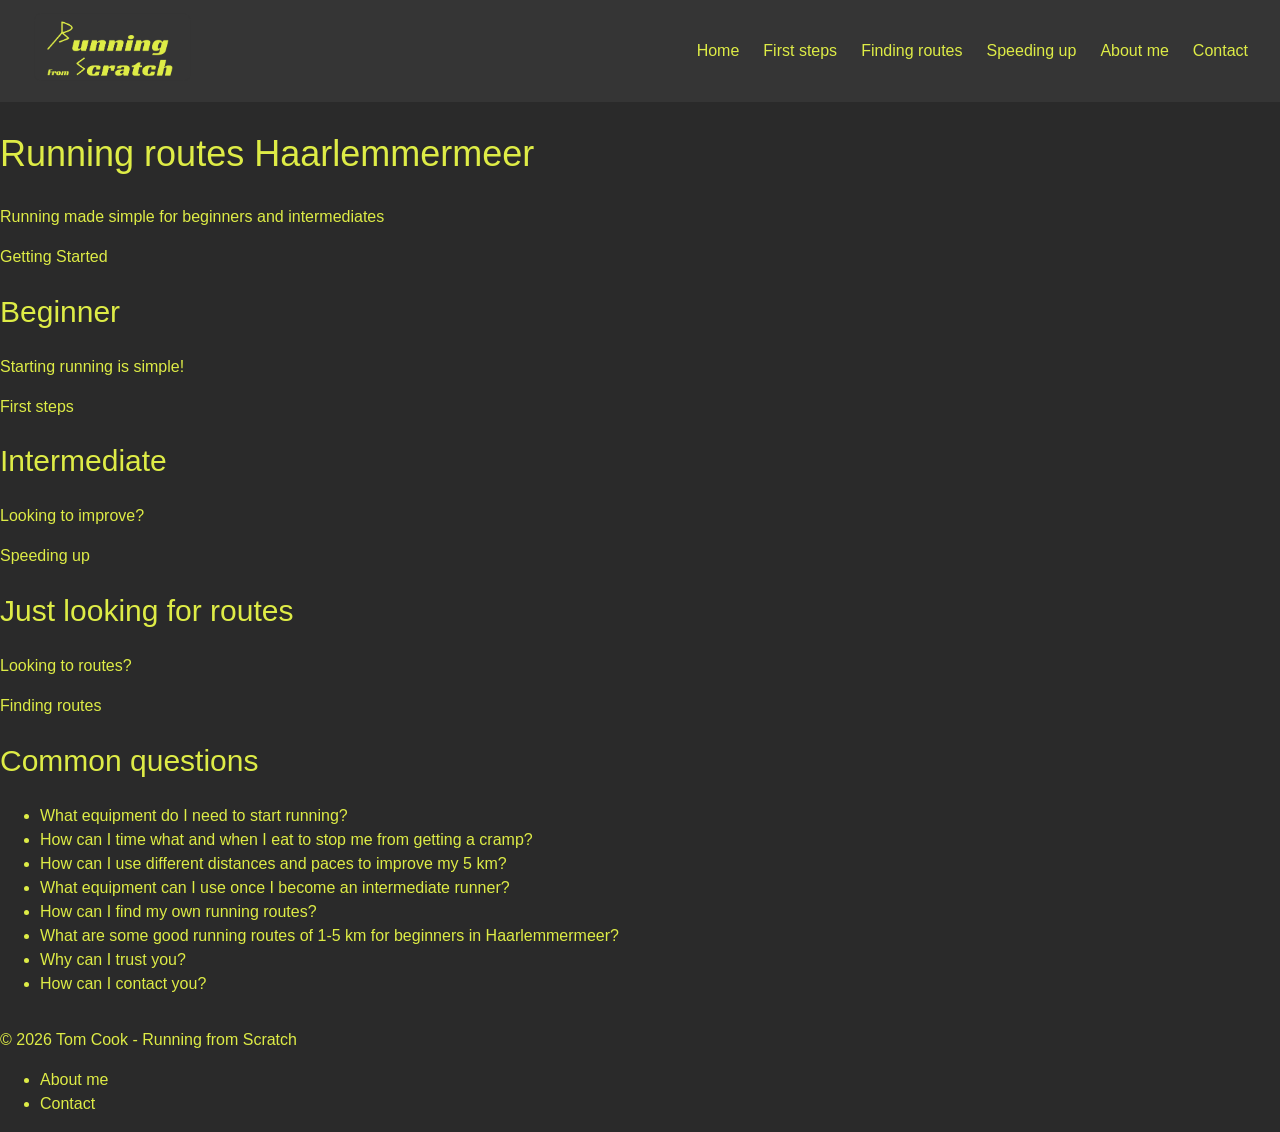
==== index.html @ b112d686 "first big push Added all the copy and styled the navbar. form and main grid next" ====
<!DOCTYPE html>
<html lang="en">
	<head>
		<meta charset="utf-8">
		<meta name="viewport" content="width=device-width, initial-scale=1">
		<meta name="author" content="Tom Cook">
		<meta name="description" content="How to start running for people who have never run before. How to improve running for intermediates. Running routes haarlemmermeer area">
		<meta name="keywords" content="beginner running, routes, Haarlemmermeer, 5 km, improve">
		<title>Home | Running from Scratch</title>
		<link rel="icon" type="image/png" href="img/logofav.png">
		<link rel="stylesheet" type="text/css" href="css/style.css">
	</head>
	<body>
		<header class="site-header">
			<a class="logo" href="index.html">
				<img src="img/logo.png" alt="Running from Scratch, back to home" title="Home">
			</a>
			<nav>
				<ul>
					<li><a class="active" href="index.html" aria-current="page">Home</a></li>
					<li><a href="firststeps.html">First steps</a></li>
					<li><a href="findingroutes.html">Finding routes</a></li>
					<li><a href="speedingup.html">Speeding up</a></li>
					<li><a href="about.html">About me</a></li>
					<li><a href="contact.html">Contact</a></li>
				</ul>
			</nav>
		</header>
		<main id="main" class="home">
			<section class="hero">
				<h1>Running routes Haarlemmermeer</h1>
				<p class="tagline">Running made simple for beginners and intermediates</p>
				<a class="button" href="#quickstart">Getting Started</a>
			</section>
			<section id="quickstart" class="quickstart">
				<article>
					<h2>Beginner</h2>
					<p>Starting running is simple!</p>
					<a href="get-started.html">First steps</a>
				</article>
				<article>
					<h2>Intermediate</h2>
					<p>Looking to improve?</p>
					<a href="improve.html">Speeding up</a>
				</article>
				<article>
					<h2>Just looking for routes</h2>
					<p>Looking to routes?</p>
					<a href="routes.html">Finding routes</a>
				</article>
			</section>
			<section class="questions">
				<h2>Common questions</h2>
				<ul class="question-list">
					<li><a href="get-started.html">What equipment do I need to start running?</a></li>
					<li><a href="get-started.html">How can I time what and when I eat to stop me from getting a cramp?</a></li>
					<li><a href="improve.html">How can I use different distances and paces to improve my 5 km?</a></li>
					<li><a href="improve.html">What equipment can I use once I become an intermediate runner?</a></li>
					<li><a href="routes.html">How can I find my own running routes?</a></li>
					<li><a href="routes.html">What are some good running routes of 1-5 km for beginners in Haarlemmermeer?</a></li>
					<li><a href="about.html">Why can I trust you?</a></li>
					<li><a href="contact.html">How can I contact you?</a></li>
				</ul>
			</section>
		</main>
		<footer class="site-footer">
			<p>&copy; 2026 Tom Cook - Running from Scratch</p>
			<ul>
				<li><a href="about.html">About me</a></li>
				<li><a href="contact.html">Contact</a></li>
			</ul>
		</footer>
	</body>
</html>
---- css/style.css ----
*{
    font-family: "DM Sans", Arial, sans-serif;
}

body{
	display: grid;
	grid-template-rows: auto 1fr auto;
	min-height: 100vh;
	margin: 0;
	font-size: 1rem;
	line-height: 1.5;
	color: #deec46;
	background-color: #2a2a2a;
}

h1, h2, h3{
	font-family: "Racing Sans One", Arial, sans-serif; 
	font-weight: 400; 
	line-height: 1.2;
	color: #deec46; 
}


h1{
    font-size: 36px;
}
h2{
    font-size: 30px;
}
h3{
    font-size: 24px;
}

p{
    font-size: 16px;
}

a{
    color: inherit;
    text-decoration: none;
}

img {
	max-width: 100%;
	height: auto;
}



.site-header{
	position: relative;
	display: flex;
	align-items: center;
	justify-content: space-between;
	padding: 0.75rem 2rem;
	background-color: #353535; 
}

.logo img{
	width: 10rem;
}

nav ul{
	display: flex;
	gap: 1.5rem;
	margin: 0;
	padding: 0;
	list-style: none;
}
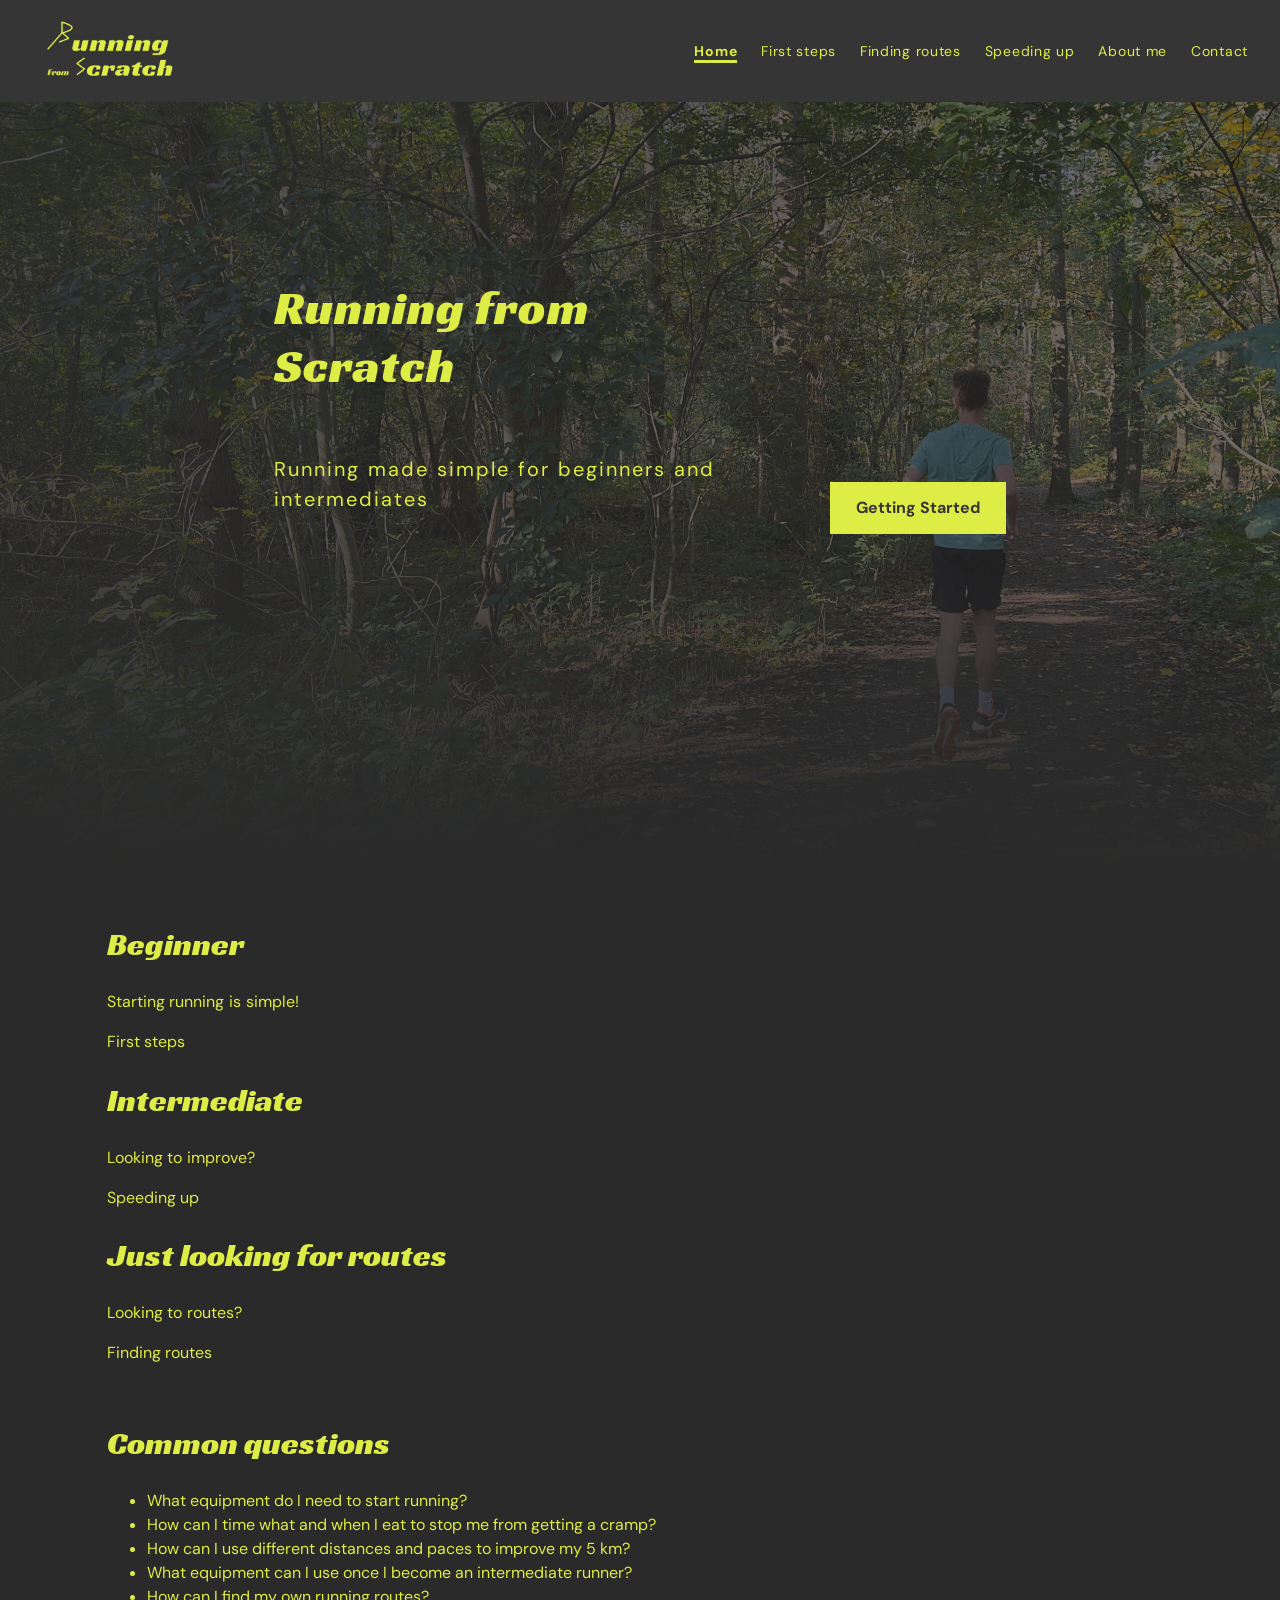
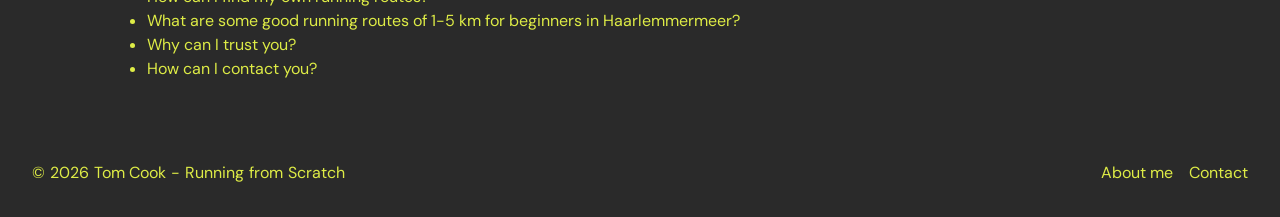
==== commit 10d626f2: "Home page adjusted grids on homepage" ====
--- a/index.html
+++ b/index.html
@@ -28,7 +28,7 @@
 		</header>
 		<main id="main" class="home">
 			<section class="hero">
-				<h1>Running routes Haarlemmermeer</h1>
+				<h1>Running from Scratch</h1>
 				<p class="tagline">Running made simple for beginners and intermediates</p>
 				<a class="button" href="#quickstart">Getting Started</a>
 			</section>
--- a/css/style.css
+++ b/css/style.css
@@ -1,3 +1,5 @@
+@import url("https://fonts.googleapis.com/css2?family=DM+Sans:wght@400;700&family=Racing+Sans+One&display=swap");
+
 *{
     font-family: "DM Sans", Arial, sans-serif;
 }
@@ -22,21 +24,23 @@
 
 
 h1{
-    font-size: 36px;
+    font-size: 3rem;
+	letter-spacing: 0.02em;
 }
 h2{
-    font-size: 30px;
+    font-size: 2rem;
 }
 h3{
-    font-size: 24px;
+    font-size: 1.5rem;
 }
 
 p{
-    font-size: 16px;
+    max-width: 40rem; 
+	word-spacing: 0.05em;
 }
 
 a{
-    color: inherit;
+    color: #deec46;
     text-decoration: none;
 }
 
@@ -44,6 +48,13 @@
 	max-width: 100%;
 	height: auto;
 }
+
+a:active, a:focus {
+	outline-color: #e5f06b;
+	outline-style: solid;
+	outline-width: 0.2rem;
+}
+
 
 
 
@@ -66,4 +77,139 @@
 	margin: 0;
 	padding: 0;
 	list-style: none;
+}
+
+nav > ul > li > a {
+	color: #deec46;
+	text-decoration: none;
+	letter-spacing: 0.05em;
+	font-size: 0.875rem;
+}
+
+nav a:hover {
+	color: #e5f06b;
+	text-decoration: underline;
+}
+
+nav a.active {
+	font-weight: 700;
+	border-bottom-color: #deec46;
+	border-bottom-style: solid;
+	border-bottom-width: 0.2rem;
+}
+
+main {
+	display: grid;
+	grid-template-columns: 1fr;
+	gap: 2rem;
+	align-content: start;
+	padding: 2rem;
+    max-width: 85rem; 
+    margin: 0 auto;
+}
+
+.button {
+	display: inline-block;
+	padding: 0.75rem 1.5rem;
+	color: #353535;
+	background-color: #deec46;
+	text-decoration: none;
+	font-weight: 700;
+	border-color: #deec46;
+	border-style: solid;
+	border-width: 0.125rem;
+}
+
+.button:hover {
+	color: #deec46; 
+	background-color: #353535;
+	border-color: #deec46;
+}
+
+main.home {
+	grid-template-columns: 1fr 10fr 1fr;
+	gap: 2rem 0;
+	width: 100%; 
+	max-width: none;
+	margin: 0;
+	padding: 0 0 2rem;
+}
+
+main.home > section {
+	grid-column: 2;
+}
+
+main.home > .hero {
+	grid-column: 1 / -1; 
+	display: grid;
+	grid-template-columns: 3fr 5fr 3fr 3fr;
+    grid-template-rows: 1fr auto auto 1fr;
+	align-content: center;
+	justify-items: start;
+	min-height: 85vh;
+	background-color: #2a2a2a;
+	background-image: linear-gradient(to bottom, rgba(42, 42, 42, 0) 55%, #2a2a2a 100%), linear-gradient(to right, rgba(42, 42, 42, 0.85), rgba(42, 42, 42, 0.6)), url("../img/hero.jpg");
+	background-size: cover;
+}
+
+.hero > h1{
+	grid-column: 2;
+	grid-row: 1;
+    align-self: end;
+}
+
+.hero .tagline {
+	grid-column: 2;
+	grid-row: 3;
+}
+
+.hero .button {
+	grid-column: 3;
+	grid-row: 3;
+	justify-self: end;
+	align-self: end;
+}
+
+.tagline {
+	font-size: 1.25rem;
+	letter-spacing: 0.1em;
+}
+
+
+.detail {
+	max-width: 80rem;
+}
+
+.detail-zigzag > article {
+	display: flex;
+	align-items: center;
+	gap: 2rem;
+	margin-bottom: 2rem;
+}
+
+.detail-zigzag > article:nth-child(even) {
+	flex-direction: row-reverse;
+}
+
+.detail-zigzag figure {
+	flex: 1;
+}
+
+.detail-zigzag .text {
+	flex: 2;
+}
+
+
+.site-footer {
+	display: flex;
+	align-items: center;
+	justify-content: space-between; 
+	padding: 1rem 2rem;
+	background-color: #2a2a2a; 
+}
+
+.site-footer ul {
+	display: flex;
+	gap: 1rem;
+	list-style: none;
 }
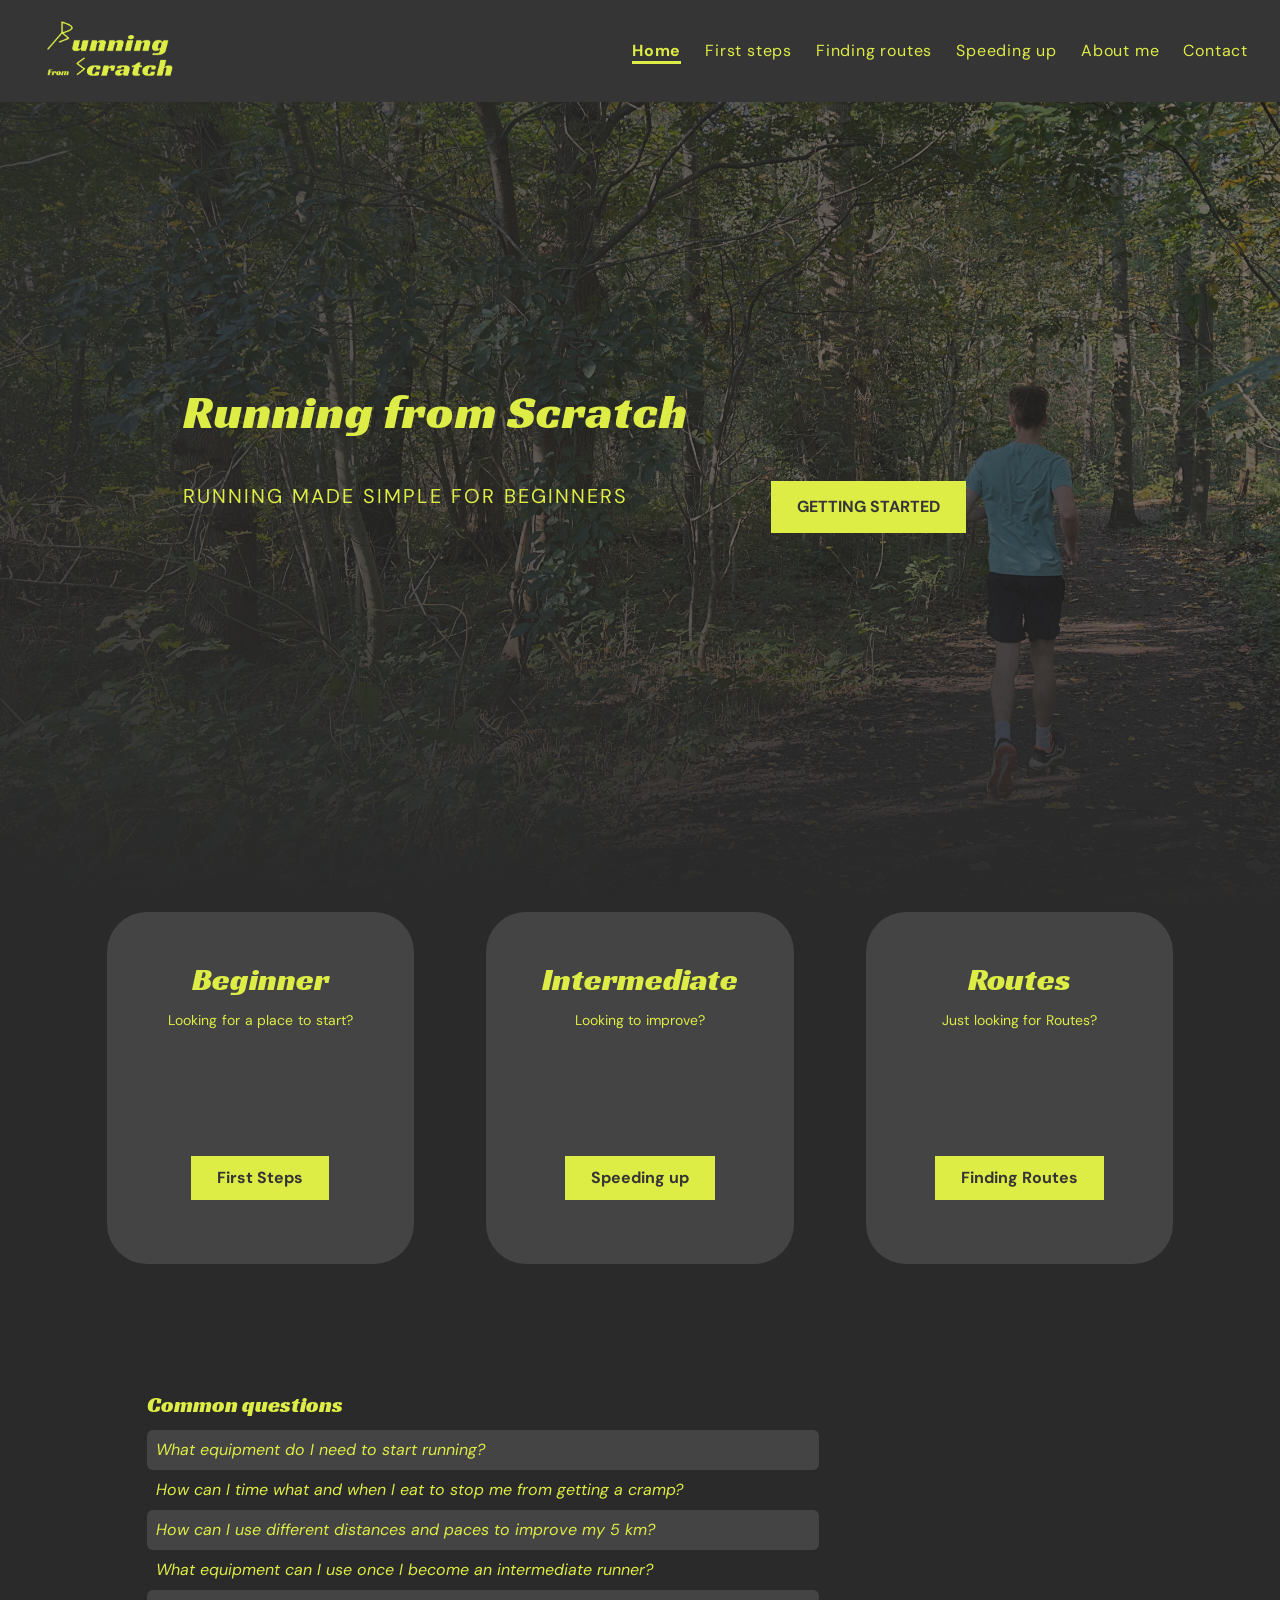
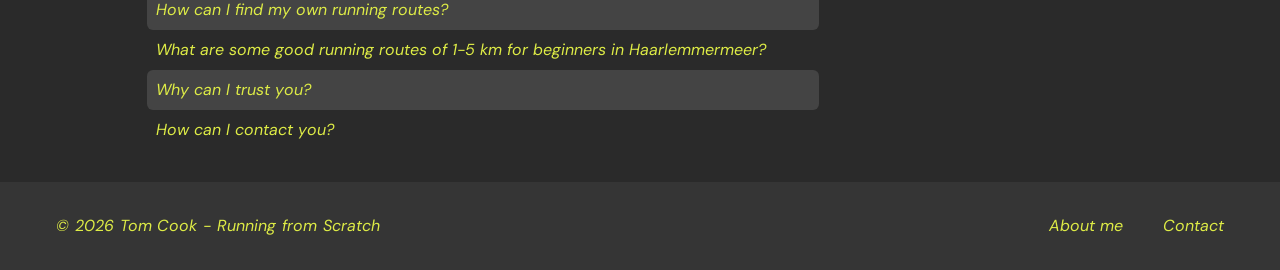
==== commit a3f460d7: "Almost finished homepage" ====
--- a/index.html
+++ b/index.html
@@ -29,35 +29,35 @@
 		<main id="main" class="home">
 			<section class="hero">
 				<h1>Running from Scratch</h1>
-				<p class="tagline">Running made simple for beginners and intermediates</p>
+				<p class="tagline">Running made simple for beginners</p>
 				<a class="button" href="#quickstart">Getting Started</a>
 			</section>
 			<section id="quickstart" class="quickstart">
 				<article>
 					<h2>Beginner</h2>
-					<p>Starting running is simple!</p>
-					<a href="get-started.html">First steps</a>
+					<p>Looking for a place to start?</p>
+					<a class="button" href="firststeps.html">First Steps</a>
 				</article>
 				<article>
 					<h2>Intermediate</h2>
 					<p>Looking to improve?</p>
-					<a href="improve.html">Speeding up</a>
+					<a class="button" href="speedingup.html">Speeding up</a>
 				</article>
 				<article>
-					<h2>Just looking for routes</h2>
-					<p>Looking to routes?</p>
-					<a href="routes.html">Finding routes</a>
+					<h2>Routes</h2>
+					<p>Just looking for Routes?</p>
+					<a class="button" href="findingroutes.html">Finding Routes</a>
 				</article>
 			</section>
 			<section class="questions">
 				<h2>Common questions</h2>
 				<ul class="question-list">
-					<li><a href="get-started.html">What equipment do I need to start running?</a></li>
-					<li><a href="get-started.html">How can I time what and when I eat to stop me from getting a cramp?</a></li>
-					<li><a href="improve.html">How can I use different distances and paces to improve my 5 km?</a></li>
-					<li><a href="improve.html">What equipment can I use once I become an intermediate runner?</a></li>
-					<li><a href="routes.html">How can I find my own running routes?</a></li>
-					<li><a href="routes.html">What are some good running routes of 1-5 km for beginners in Haarlemmermeer?</a></li>
+					<li><a href="firststeps.html">What equipment do I need to start running?</a></li>
+					<li><a href="firststeps.html">How can I time what and when I eat to stop me from getting a cramp?</a></li>
+					<li><a href="speedingup.html">How can I use different distances and paces to improve my 5 km?</a></li>
+					<li><a href="speedingup.html">What equipment can I use once I become an intermediate runner?</a></li>
+					<li><a href="findingroutes.html">How can I find my own running routes?</a></li>
+					<li><a href="findingroutes.html">What are some good running routes of 1-5 km for beginners in Haarlemmermeer?</a></li>
 					<li><a href="about.html">Why can I trust you?</a></li>
 					<li><a href="contact.html">How can I contact you?</a></li>
 				</ul>
--- a/css/style.css
+++ b/css/style.css
@@ -83,7 +83,6 @@
 	color: #deec46;
 	text-decoration: none;
 	letter-spacing: 0.05em;
-	font-size: 0.875rem;
 }
 
 nav a:hover {
@@ -110,7 +109,8 @@
 
 .button {
 	display: inline-block;
-	padding: 0.75rem 1.5rem;
+	padding: 0.5rem 1.5rem;
+	font-size: 1rem;
 	color: #353535;
 	background-color: #deec46;
 	text-decoration: none;
@@ -142,37 +142,106 @@
 main.home > .hero {
 	grid-column: 1 / -1; 
 	display: grid;
-	grid-template-columns: 3fr 5fr 3fr 3fr;
+	grid-template-columns: 2fr 5fr 5fr 2fr;
     grid-template-rows: 1fr auto auto 1fr;
 	align-content: center;
 	justify-items: start;
-	min-height: 85vh;
+	min-height: 90vh;
 	background-color: #2a2a2a;
 	background-image: linear-gradient(to bottom, rgba(42, 42, 42, 0) 55%, #2a2a2a 100%), linear-gradient(to right, rgba(42, 42, 42, 0.85), rgba(42, 42, 42, 0.6)), url("../img/hero.jpg");
 	background-size: cover;
 }
 
 .hero > h1{
-	grid-column: 2;
+	grid-column: 2 / 4;
 	grid-row: 1;
     align-self: end;
+	margin: 0 0 2.5rem;
 }
 
 .hero .tagline {
 	grid-column: 2;
 	grid-row: 3;
+	margin: 0;
 }
 
 .hero .button {
 	grid-column: 3;
 	grid-row: 3;
-	justify-self: end;
+	justify-self: center;
 	align-self: end;
+	padding: 0.75rem 1.5rem;
+	font-size: 1rem;
+	text-transform: uppercase;
 }
 
 .tagline {
 	font-size: 1.25rem;
 	letter-spacing: 0.1em;
+	text-transform: uppercase;
+}
+
+.quickstart {
+	display: grid;
+	grid-template-columns: 1fr 1fr 1fr;
+	gap: 4.5rem;
+	margin-top: -2rem;
+}
+
+.quickstart > article {
+	display: flex;
+	flex-direction: column;
+	align-items: center;
+	min-height: 15rem;
+	padding: 3rem 1.5rem 4rem;
+	text-align: center;
+	background-color: #444444;
+	border-radius: 2.5rem;
+}
+
+.quickstart h2 {
+	margin: 0 0 0.75rem;
+}
+
+.quickstart p {
+	margin: 0;
+	font-size: 0.875rem;
+}
+
+.quickstart .button {
+	margin-top: auto;
+}
+
+.questions {
+	margin-top: 6rem;
+	padding-left: 2.5rem;
+}
+
+.questions > h2 {
+	margin: 0 0 0.75rem;
+	font-size: 1.375rem;
+}
+
+.question-list {
+	max-width: 42rem;
+	margin: 0;
+	padding: 0;
+	list-style: none;
+}
+
+.question-list > li > a {
+	display: block;
+	padding: 0.5rem 0.6rem;
+	font-style: italic;
+	border-radius: 0.375rem;
+}
+
+.question-list > li:nth-child(odd) > a {
+	background-color: #444444;
+}
+
+.question-list a:hover {
+	text-decoration: underline;
 }
 
 
@@ -204,12 +273,53 @@
 	display: flex;
 	align-items: center;
 	justify-content: space-between; 
-	padding: 1rem 2rem;
-	background-color: #2a2a2a; 
+	padding: 2rem 3.5rem;
+	font-style: italic;
+	background-color: #353535; 
+}
+
+.site-footer p {
+	margin: 0;
 }
 
 .site-footer ul {
 	display: flex;
-	gap: 1rem;
+	gap: 2.5rem;
+	margin: 0;
+	padding: 0;
 	list-style: none;
+}
+
+
+@media (max-width: 768px) {
+	.hero > h1 {
+		font-size: 2rem;
+	}
+
+	.hero .tagline, .hero .button {
+		grid-column: 2 / 4;
+	}
+
+	.hero .button {
+		grid-row: 4;
+		justify-self: start;
+		align-self: start;
+		margin-top: 1.5rem;
+	}
+
+	.quickstart {
+		grid-template-columns: 1fr;
+		gap: 2rem;
+	}
+
+	.questions {
+		margin-top: 2rem;
+		padding-left: 0;
+	}
+
+	.site-footer {
+		flex-direction: column;
+		gap: 1rem;
+		padding: 2rem;
+	}
 }
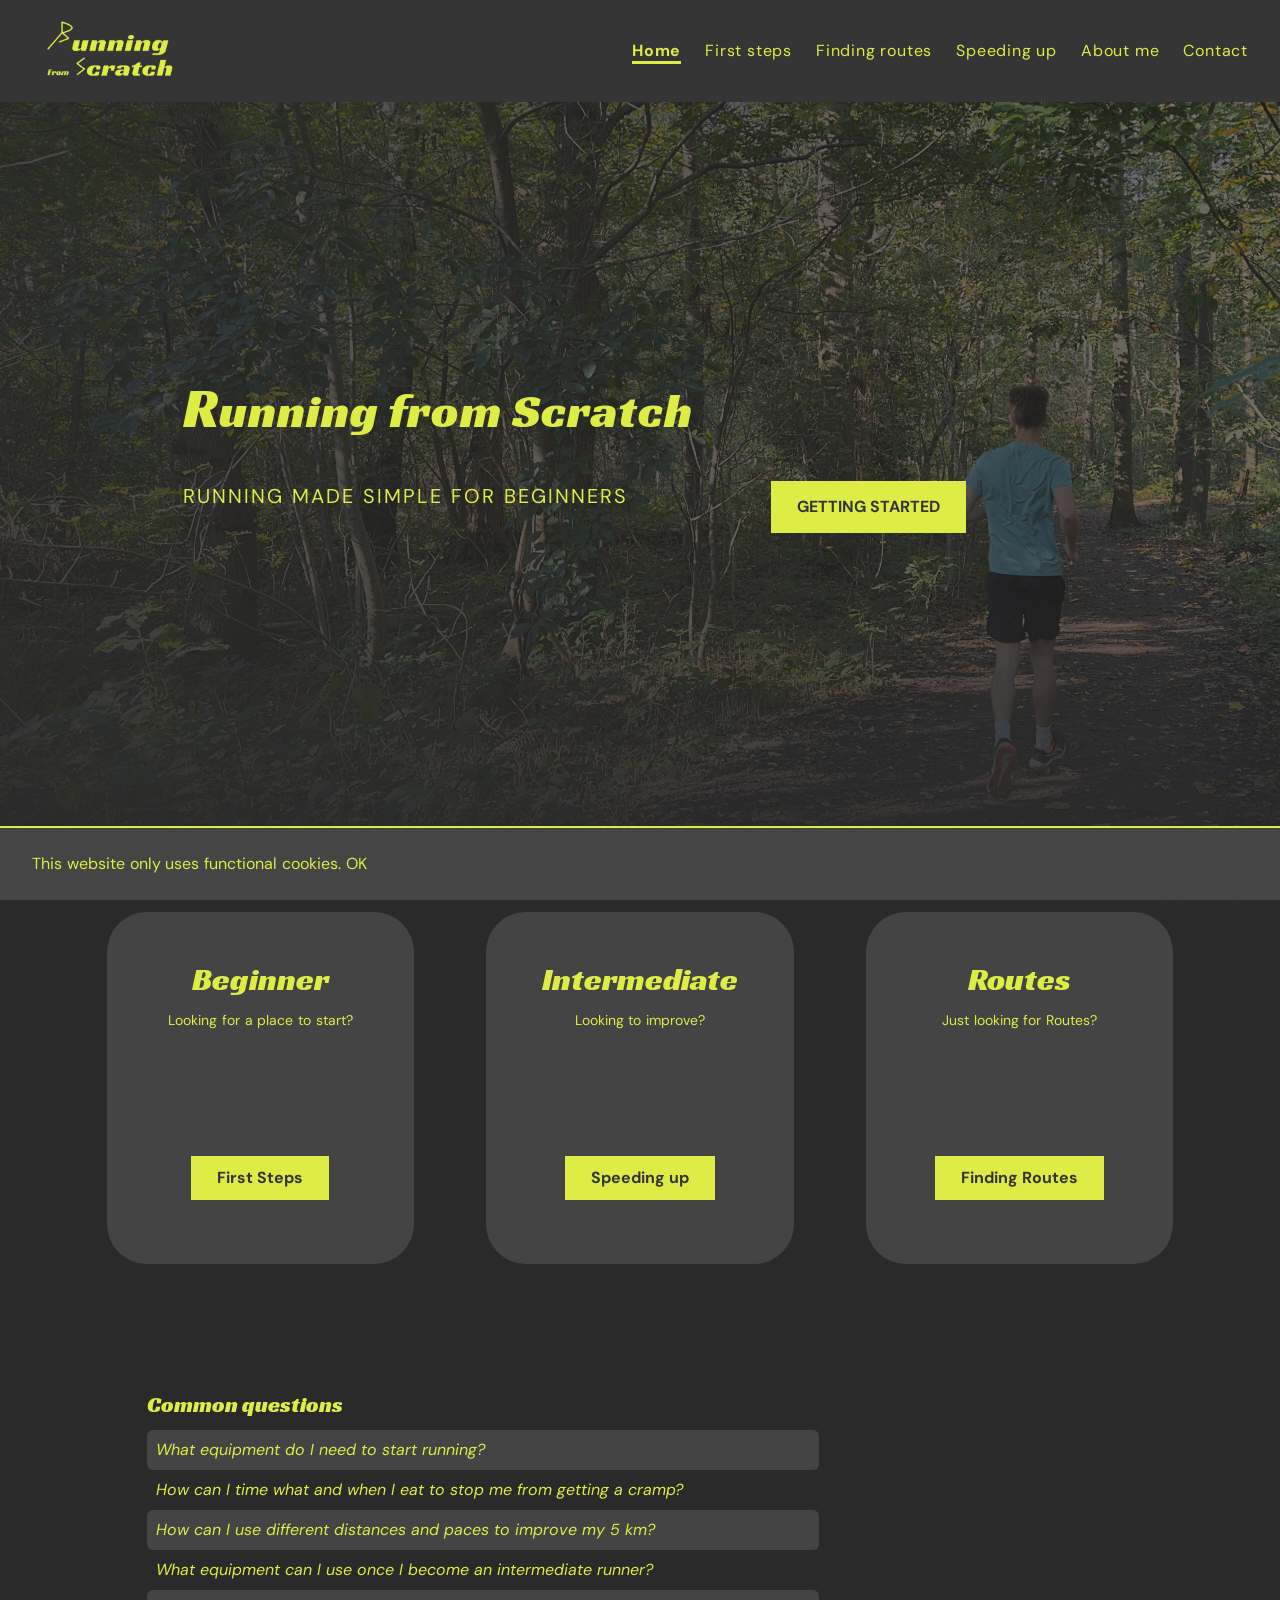
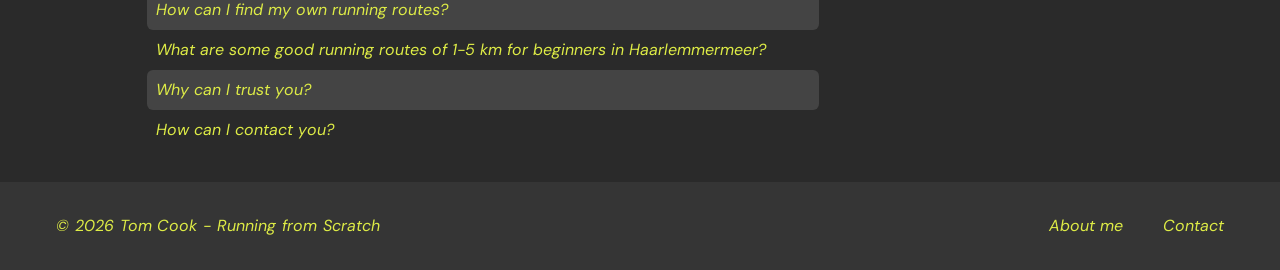
==== commit 3502d8d1: "Final commit Did a lot working on passing grading groupes" ====
--- a/index.html
+++ b/index.html
@@ -70,5 +70,10 @@
 				<li><a href="contact.html">Contact</a></li>
 			</ul>
 		</footer>
+    <aside class="cookies" id="cookies">
+      <p>This website only uses functional cookies. 
+        <a href="#cookies">OK</a>
+      </p>
+    </aside>
 	</body>
 </html>
--- a/css/style.css
+++ b/css/style.css
@@ -27,6 +27,11 @@
     font-size: 3rem;
 	letter-spacing: 0.02em;
 }
+
+h1::first-letter{
+	font-size: 3.5rem;
+}
+
 h2{
     font-size: 2rem;
 }
@@ -37,6 +42,7 @@
 p{
     max-width: 40rem; 
 	word-spacing: 0.05em;
+	text-indent: none;
 }
 
 a{
@@ -47,14 +53,17 @@
 img {
 	max-width: 100%;
 	height: auto;
+	float: none;
 }
 
 a:active, a:focus {
-	outline-color: #e5f06b;
-	outline-style: solid;
-	outline-width: 0.2rem;
-}
-
+    border: #e93c0c;
+    border-style: solid;
+}
+
+figcaption{
+	color: #95a5a6;
+}
 
 
 
@@ -71,6 +80,8 @@
 	width: 10rem;
 }
 
+/* nav bar */
+
 nav ul{
 	display: flex;
 	gap: 1.5rem;
@@ -85,16 +96,13 @@
 	letter-spacing: 0.05em;
 }
 
-nav a:hover {
-	color: #e5f06b;
-	text-decoration: underline;
-}
 
 nav a.active {
 	font-weight: 700;
 	border-bottom-color: #deec46;
 	border-bottom-style: solid;
 	border-bottom-width: 0.2rem;
+    background-color: #353535;
 }
 
 main {
@@ -126,6 +134,8 @@
 	border-color: #deec46;
 }
 
+/* home page */
+
 main.home {
 	grid-template-columns: 1fr 10fr 1fr;
 	gap: 2rem 0;
@@ -183,7 +193,6 @@
 
 .quickstart {
 	display: grid;
-	grid-template-columns: 1fr 1fr 1fr;
 	gap: 4.5rem;
 	margin-top: -2rem;
 }
@@ -244,30 +253,239 @@
 	text-decoration: underline;
 }
 
+/* detail pages styles */
 
 .detail {
-	max-width: 80rem;
+	max-width: 75rem;
+}
+
+.detail h1, .detail .page-intro {
+	text-align: center;
+}
+
+.detail .page-intro {
+	margin-left: auto;
+	margin-right: auto;
+}
+
+.detail-zigzag {
+	display: grid;
+	gap: 2rem;
 }
 
 .detail-zigzag > article {
+	display: grid;
+	grid-template-columns: 1fr 1fr;
+	grid-template-areas: "image text";
+	align-items: center;
+	gap: 5rem;
+	padding: 2.5rem 4rem;
+}
+
+.detail-zigzag > article:nth-child(odd) {
+	grid-template-columns: 1fr 1fr;
+	grid-template-areas: "text image";
+	background-color: #444444;
+	border-radius: 2.5rem;
+}
+
+.detail-zigzag figure {
+	grid-area: image;
+	justify-self: center;
+	margin: 0;
+}
+
+.detail-zigzag .text {
+	grid-area: text;
 	display: flex;
+	flex-direction: column;
+	align-items: flex-start;
+}
+
+.detail-zigzag .text h2 {
+	margin: 0 0 0.5rem;
+	font-size: 1.375rem;
+	font-style: italic;
+}
+
+.detail-zigzag .text p,
+.detail-zigzag .text ul {
+	margin: 0;
+	font-size: 0.875rem;
+	font-style: italic;
+}
+
+.detail-zigzag .text .button{
+	align-self: center;
+	margin-top: 3rem;
+}
+
+.detail-zigzag > article > figure > img{
+	width: 25em;
+	border-radius: 2.5rem;
+}
+
+.detail-about section {
+    display: flex;
+    flex-direction: column;
+    align-items: center;
+    justify-items: center;
+	padding: 4rem 2rem 6rem;
+	background-color: #444444;
+	border-radius: 2.5rem;
+}
+
+.detail-about .page-intro{
+    text-align: center;
+	max-width: 31rem;
+	margin: 0 0 4rem;
+	font-size: 0.875rem;
+	font-weight: 700;
+}
+
+main.detail-about{
+	max-width: 60rem;
+}
+
+.portrait img{
+    width: 38rem;
+	border-radius: 2.5rem;
+}
+
+/* running schedule table */
+
+.pace > article {
+	display: grid;
+	grid-template-columns: 1fr 1fr;
 	align-items: center;
-	gap: 2rem;
-	margin-bottom: 2rem;
-}
-
-.detail-zigzag > article:nth-child(even) {
-	flex-direction: row-reverse;
-}
-
-.detail-zigzag figure {
-	flex: 1;
-}
-
-.detail-zigzag .text {
-	flex: 2;
-}
-
+	gap: 5rem;
+	padding: 2.5rem 4rem;
+	background-color: #444444;
+	border-radius: 2.5rem;
+}
+
+.pace .text h2 {
+	margin: 0 0 0.5rem;
+	font-size: 1.375rem;
+	font-style: italic;
+}
+
+.pace .text p {
+	margin: 0;
+	font-style: italic;
+}
+
+.pace summary {
+	margin-top: 1.5rem;
+	cursor: pointer;
+}
+
+.schedule {
+	border-collapse: separate;
+	border-spacing: 0.25rem 0;
+}
+
+.schedule th,
+.schedule td {
+	padding: 0.5rem 0.75rem;
+	text-align: left;
+	background-color: #2a2a2a;
+}
+
+.schedule th {
+	font-size: 1.75rem;
+	font-weight: 400;
+	text-align: center;
+	border-radius: 0.5rem 0.5rem 0 0;
+}
+
+.schedule td {
+	font-size: 0.875rem;
+	font-style: italic;
+}
+
+.schedule tbody > tr:last-child > td {
+	border-radius: 0 0 0.5rem 0.5rem;
+}
+
+/* Contact form */
+
+.contact {
+	justify-self: center;
+	box-sizing: border-box;
+	width: 100%;
+	max-width: 60rem;
+	padding: 6rem 6rem 2.5rem;
+	background-color: #444444;
+	border-radius: 2.5rem;
+}
+
+.contact .intro {
+	max-width: 34rem;
+	margin: 0 auto 4rem;
+	font-weight: 700;
+	text-align: center;
+}
+
+.contact fieldset {
+	margin: 0;
+	padding: 0;
+	border-style: none;
+}
+
+.contact legend {
+	position: absolute;
+	width: 1px;
+	height: 1px;
+	overflow: hidden;
+	clip-path: inset(50%);
+}
+
+.contact .field {
+	max-width: none;
+	margin: 0 0 1rem;
+}
+
+.contact label {
+	display: block;
+}
+
+.field input,
+.field select,
+.field textarea {
+	display: block;
+	box-sizing: border-box;
+	width: 100%;
+	padding: 0.75rem;
+	font-size: 1rem;
+	color: #353535;
+	background-color: #d9d9d9;
+	border-style: none;
+}
+
+.field input::placeholder,
+.field textarea::placeholder {
+	color: #555555;
+}
+
+.field textarea {
+	min-height: 22rem;
+	resize: vertical;
+}
+
+.contact .button {
+	margin-top: 0.75rem;
+	padding: 0.75rem 3rem;
+	font-size: 0.875rem;
+	cursor: pointer;
+}
+
+.contact .form-note {
+	margin: 4rem 0 0;
+	font-size: 0.875rem;
+}
+
+/* footer and cookies styles */
 
 .site-footer {
 	display: flex;
@@ -290,11 +508,49 @@
 	list-style: none;
 }
 
+.cookies{
+	position: fixed;
+	bottom: 0;
+	left: 0;
+	right: 0;
+	z-index: 9999;
+	padding: 0.5rem 2rem;
+	background-color: #454545;
+	border-top-color: #deec46;
+	border-top-style: solid;
+	border-top-width: 0.125rem;
+}
+
+.cookies:target {
+	display: none;
+}
+
+
+/* mobile */
 
 @media (max-width: 768px) {
+
+	body {
+		grid-template-columns: minmax(0, 1fr);
+	}
+
+	main {
+		grid-template-columns: minmax(0, 1fr);
+		padding: 1.5rem;
+	}
+
+	nav ul{
+		font-size: 0.5rem;
+		gap: 0.25rem;
+	}
+
 	.hero > h1 {
 		font-size: 2rem;
 	}
+
+    main.home > .hero{
+        background-image: linear-gradient(to bottom, rgba(42, 42, 42, 0) 55%, #2a2a2a 100%), linear-gradient(to right, rgba(42, 42, 42, 0.85), rgba(42, 42, 42, 0.6)), url("../img/heromobile.jpg.jpg");
+    }
 
 	.hero .tagline, .hero .button {
 		grid-column: 2 / 4;
@@ -308,13 +564,36 @@
 	}
 
 	.quickstart {
+		gap: 2rem;
 		grid-template-columns: 1fr;
-		gap: 2rem;
+	}
+
+	.detail-zigzag > article,
+	.detail-zigzag > article:nth-child(odd) {
+		grid-template-areas: "image" "text";
+		gap: 1.5rem;
+		padding: 1.5rem;
+	}
+
+	.detail-zigzag > article,
+	.detail-zigzag > article:nth-child(odd),
+	.pace > article {
+		grid-template-columns: minmax(0, 1fr);
+	}
+
+	.detail-zigzag .text {
+		align-items: center;
+		text-align: center;
 	}
 
 	.questions {
 		margin-top: 2rem;
 		padding-left: 0;
+	}
+
+	.pace .text,
+	.site-footer {
+		text-align: center;
 	}
 
 	.site-footer {
@@ -322,4 +601,48 @@
 		gap: 1rem;
 		padding: 2rem;
 	}
+
+	.pace > article {
+		gap: 2rem;
+		padding: 1.5rem 1rem;
+	}
+
+	.detail-about section {
+		padding: 2rem 1.5rem;
+	}
+
+	.schedule {
+		width: 100%;
+	}
+
+	.schedule th {
+		font-size: 1.25rem;
+		padding: 0.5rem 0.4rem;
+	}
+
+	.schedule td {
+		padding: 0.5rem 0.4rem;
+	}
+
+	.schedule td {
+		font-size: 0.75rem;
+	}
+}
+
+@media (min-width: 769px) {
+	.quickstart {
+		grid-template-columns: 1fr 1fr 1fr;
+	}
+
+	.detail-zigzag > article {
+		grid-template-columns: 1fr 1fr;
+	}
+
+	.pace > article {
+		grid-template-columns: 1fr 1fr;
+	}
+
+	nav a:hover {
+		text-decoration: underline;
+	}
 }
